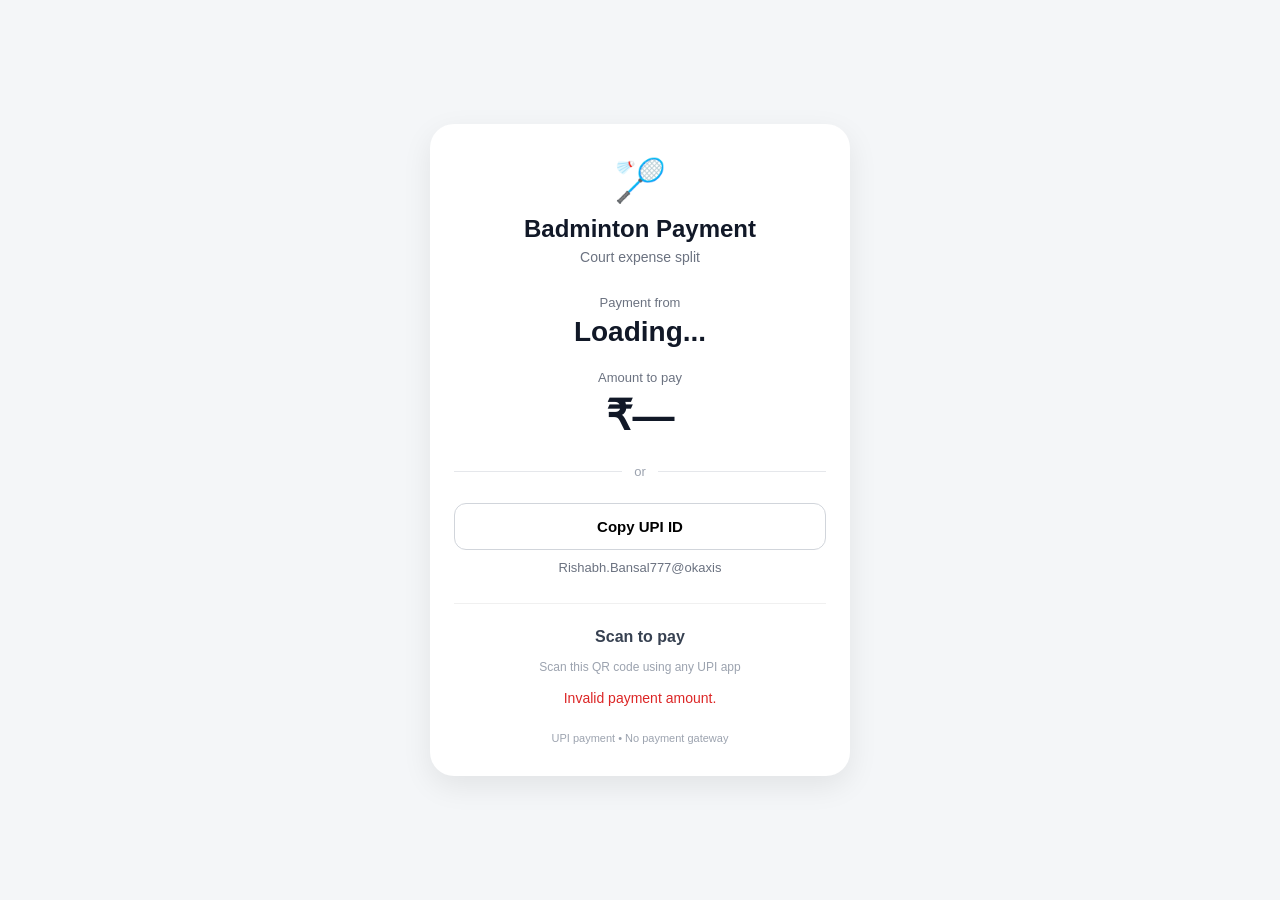
==== index.html @ c422d2b5 "Initial badminton payment page" ====
<!DOCTYPE html>
<html lang="en">
<head>
    <meta charset="UTF-8">
    <meta
        name="viewport"
        content="width=device-width, initial-scale=1.0"
    >

    <title>Badminton Payment</title>

    <link rel="stylesheet" href="style.css">
</head>

<body>

    <main class="container">

        <div class="payment-card">

            <div class="logo">
                🏸
            </div>

            <h1>Badminton Payment</h1>

            <p class="subtitle">
                Court expense split
            </p>

            <div class="player-section">

                <p class="label">Payment from</p>

                <h2 id="playerName">Loading...</h2>

            </div>

            <div class="amount-section">

                <p class="label">Amount to pay</p>

                <div class="amount">
                    ₹<span id="amount">0</span>
                </div>

            </div>

            <a
                id="payButton"
                class="pay-button"
                href="#"
            >
                Pay via UPI
            </a>

            <div class="divider">
                <span>or</span>
            </div>

            <button
                id="copyButton"
                class="secondary-button"
            >
                Copy UPI ID
            </button>

            <div class="upi-id" id="upiId">
                Rishabh.Bansal777@okaxis
            </div>

            <div class="qr-section">

                <p class="qr-title">
                    Scan to pay
                </p>

                <img
                    id="qrCode"
                    class="qr-code"
                    alt="UPI QR Code"
                >

                <p class="qr-help">
                    Scan this QR code using any UPI app
                </p>

            </div>

            <div
                id="message"
                class="message"
            ></div>

            <p class="footer">
                UPI payment • No payment gateway
            </p>

        </div>

    </main>

    <script src="script.js"></script>

</body>
</html>
---- style.css ----
* {
    box-sizing: border-box;
    margin: 0;
    padding: 0;
}

body {
    min-height: 100vh;
    font-family:
        -apple-system,
        BlinkMacSystemFont,
        "Segoe UI",
        Roboto,
        Arial,
        sans-serif;

    background: #f4f6f8;

    display: flex;
    justify-content: center;
    align-items: center;

    padding: 20px;
}

.container {
    width: 100%;
    max-width: 420px;
}

.payment-card {
    background: white;

    border-radius: 24px;

    padding: 32px 24px;

    text-align: center;

    box-shadow:
        0 10px 30px rgba(0, 0, 0, 0.08);
}

.logo {
    font-size: 42px;
    margin-bottom: 10px;
}

h1 {
    font-size: 24px;
    color: #111827;
}

.subtitle {
    margin-top: 6px;
    color: #6b7280;
    font-size: 14px;
}

.player-section {
    margin-top: 30px;
}

.label {
    font-size: 13px;
    color: #6b7280;
    margin-bottom: 6px;
}

#playerName {
    font-size: 28px;
    color: #111827;
}

.amount-section {
    margin-top: 22px;
}

.amount {
    font-size: 42px;
    font-weight: 700;
    color: #111827;
}

.pay-button {
    display: block;

    margin-top: 28px;

    padding: 16px;

    border-radius: 14px;

    background: #111827;
    color: white;

    text-decoration: none;

    font-size: 17px;
    font-weight: 600;

    transition: transform 0.15s ease;
}

.pay-button:active {
    transform: scale(0.98);
}

.divider {
    display: flex;
    align-items: center;

    gap: 12px;

    margin: 24px 0;

    color: #9ca3af;
    font-size: 13px;
}

.divider::before,
.divider::after {
    content: "";
    flex: 1;
    height: 1px;
    background: #e5e7eb;
}

.secondary-button {
    width: 100%;

    padding: 14px;

    border: 1px solid #d1d5db;

    background: white;

    border-radius: 12px;

    font-size: 15px;
    font-weight: 600;

    cursor: pointer;
}

.upi-id {
    margin-top: 10px;

    color: #6b7280;

    font-size: 13px;

    word-break: break-all;
}

.qr-section {
    margin-top: 28px;

    padding-top: 24px;

    border-top: 1px solid #f0f0f0;
}

.qr-title {
    font-weight: 600;
    color: #374151;

    margin-bottom: 14px;
}

.qr-code {
    width: 220px;
    height: 220px;

    max-width: 100%;

    border-radius: 10px;
}

.qr-help {
    margin-top: 10px;

    font-size: 12px;
    color: #9ca3af;
}

.message {
    min-height: 20px;

    margin-top: 16px;

    font-size: 14px;
    color: #16a34a;
}

.footer {
    margin-top: 22px;

    font-size: 11px;

    color: #9ca3af;
}

@media (max-width: 480px) {

    body {
        padding: 12px;
    }

    .payment-card {
        padding: 28px 20px;
        border-radius: 20px;
    }

    #playerName {
        font-size: 25px;
    }

    .amount {
        font-size: 38px;
    }

}
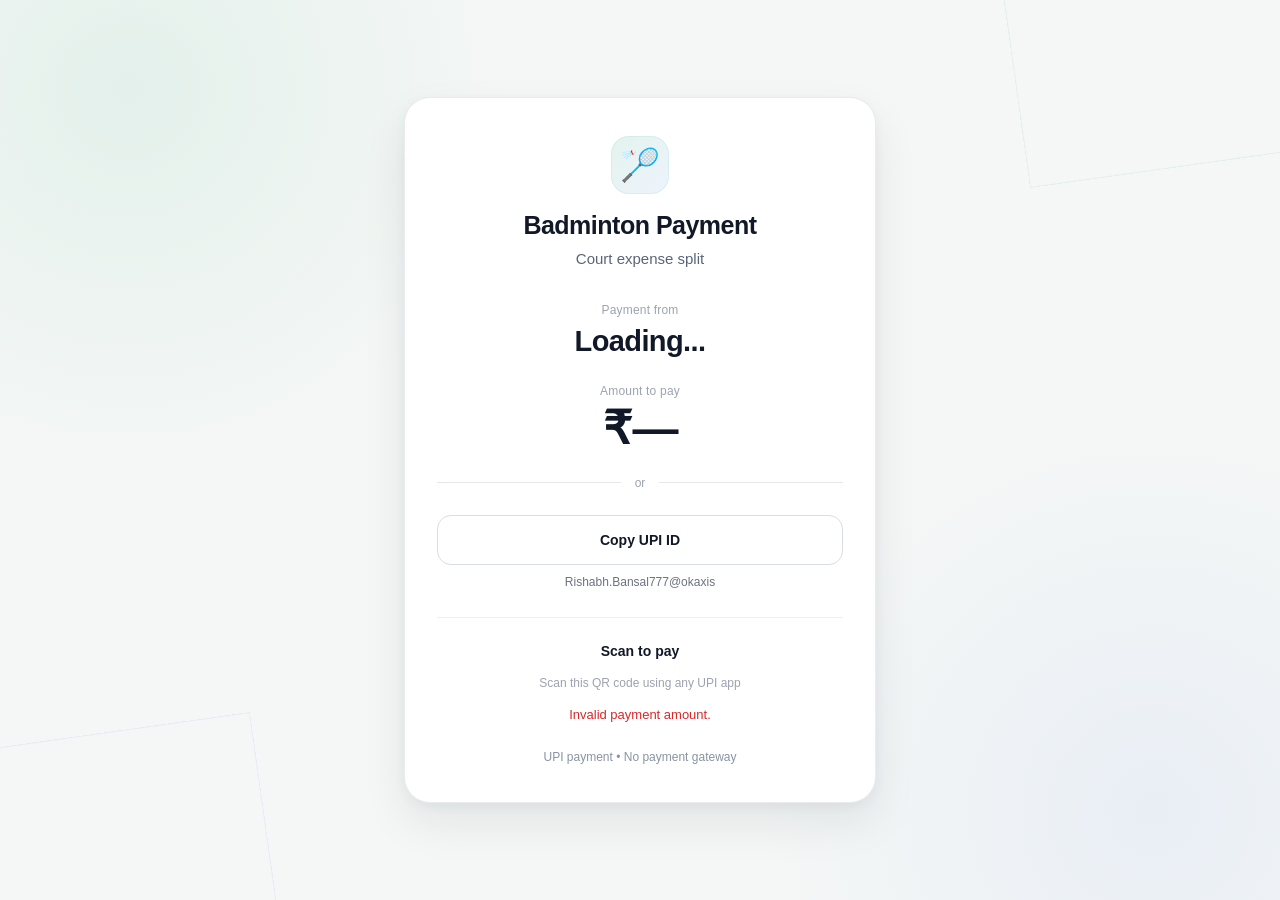
==== commit 6d074b00: "Add iOS payment app options" ====
--- a/index.html
+++ b/index.html
@@ -54,6 +54,43 @@
                 Pay via UPI
             </a>
 
+            <!-- iOS payment options -->
+
+<div
+    id="iosPaymentOptions"
+    class="ios-payment-options"
+>
+
+    <p class="ios-payment-title">
+        Choose payment app
+    </p>
+
+    <a
+        id="googlePayButton"
+        class="secondary-button ios-pay-button"
+        href="#"
+    >
+        Google Pay
+    </a>
+
+    <a
+        id="phonePeButton"
+        class="secondary-button ios-pay-button"
+        href="#"
+    >
+        PhonePe
+    </a>
+
+    <a
+        id="paytmButton"
+        class="secondary-button ios-pay-button"
+        href="#"
+    >
+        Paytm
+    </a>
+
+</div>
+
             <div class="divider">
                 <span>or</span>
             </div>
--- a/style.css
+++ b/style.css
@@ -4,220 +4,2188 @@
     padding: 0;
 }
 
+:root {
+    --green: #16a36a;
+    --green-dark: #118357;
+    --blue: #2563eb;
+
+    --text: #111827;
+    --text-secondary: #6b7280;
+    --text-light: #9ca3af;
+
+    --border: #e5e7eb;
+    --background: #f5f7f6;
+    --white: #ffffff;
+
+    --shadow:
+        0 20px 45px rgba(17, 24, 39, 0.08),
+        0 4px 12px rgba(17, 24, 39, 0.04);
+}
+
+
+/* =========================================
+   PAGE
+   ========================================= */
+
 body {
     min-height: 100vh;
+
     font-family:
         -apple-system,
         BlinkMacSystemFont,
         "Segoe UI",
         Roboto,
+        Helvetica,
         Arial,
         sans-serif;
 
-    background: #f4f6f8;
+    background:
+        radial-gradient(
+            circle at 10% 10%,
+            rgba(22, 163, 106, 0.08),
+            transparent 28%
+        ),
+        radial-gradient(
+            circle at 90% 90%,
+            rgba(37, 99, 235, 0.06),
+            transparent 28%
+        ),
+        var(--background);
+
+    color: var(--text);
 
     display: flex;
     justify-content: center;
     align-items: center;
 
-    padding: 20px;
-}
+    padding: 24px;
+
+    position: relative;
+
+    overflow-x: hidden;
+}
+
+
+/* =========================================
+   SUBTLE BADMINTON COURT DETAIL
+   ========================================= */
+
+body::before {
+    content: "";
+
+    position: fixed;
+
+    width: 420px;
+    height: 260px;
+
+    border: 1px solid rgba(22, 163, 106, 0.08);
+
+    transform: rotate(-8deg);
+
+    top: -100px;
+    right: -150px;
+
+    pointer-events: none;
+}
+
+body::after {
+    content: "";
+
+    position: fixed;
+
+    width: 420px;
+    height: 260px;
+
+    border: 1px solid rgba(37, 99, 235, 0.07);
+
+    transform: rotate(-8deg);
+
+    bottom: -100px;
+    left: -150px;
+
+    pointer-events: none;
+}
+
+
+/* =========================================
+   MAIN CONTAINER
+   ========================================= */
 
 .container {
     width: 100%;
-    max-width: 420px;
-}
+    max-width: 430px;
+
+    position: relative;
+
+    z-index: 1;
+}
+
+
+/* =========================================
+   CARD
+   ========================================= */
 
 .payment-card {
-    background: white;
-
-    border-radius: 24px;
-
-    padding: 32px 24px;
+    background: var(--white);
+
+    border: 1px solid rgba(229, 231, 235, 0.8);
+
+    border-radius: 26px;
+
+    padding: 34px 28px;
 
     text-align: center;
 
+    box-shadow: var(--shadow);
+}
+
+
+/* =========================================
+   BADMINTON ICON
+   ========================================= */
+
+.logo {
+    width: 58px;
+    height: 58px;
+
+    margin: 0 auto 16px;
+
+    display: flex;
+    align-items: center;
+    justify-content: center;
+
+    border-radius: 18px;
+
+    background:
+        linear-gradient(
+            135deg,
+            rgba(22, 163, 106, 0.12),
+            rgba(37, 99, 235, 0.08)
+        );
+
+    font-size: 32px;
+
     box-shadow:
-        0 10px 30px rgba(0, 0, 0, 0.08);
-}
-
-.logo {
-    font-size: 42px;
-    margin-bottom: 10px;
-}
+        inset 0 0 0 1px rgba(22, 163, 106, 0.08);
+}
+
+
+/* =========================================
+   HEADINGS
+   ========================================= */
 
 h1 {
-    font-size: 24px;
-    color: #111827;
+    font-size: 25px;
+
+    line-height: 1.2;
+
+    letter-spacing: -0.5px;
+
+    color: var(--text);
 }
 
 .subtitle {
-    margin-top: 6px;
-    color: #6b7280;
+    margin-top: 8px;
+
+    color: var(--text-secondary);
+
     font-size: 14px;
-}
+
+    line-height: 1.5;
+}
+
+
+/* =========================================
+   PAYMENT INFORMATION
+   ========================================= */
 
 .player-section {
+    margin-top: 32px;
+}
+
+.label {
+    font-size: 12px;
+
+    font-weight: 500;
+
+    color: var(--text-light);
+
+    margin-bottom: 7px;
+
+    letter-spacing: 0.2px;
+}
+
+#playerName {
+    font-size: 29px;
+
+    line-height: 1.2;
+
+    font-weight: 700;
+
+    color: var(--text);
+
+    letter-spacing: -0.6px;
+}
+
+
+.amount-section {
+    margin-top: 25px;
+}
+
+.amount {
+    display: flex;
+
+    justify-content: center;
+    align-items: baseline;
+
+    gap: 2px;
+
+    font-size: 46px;
+
+    line-height: 1;
+
+    font-weight: 750;
+
+    letter-spacing: -1.5px;
+
+    color: var(--text);
+}
+
+
+/* =========================================
+   PRIMARY BUTTON
+   ========================================= */
+
+.pay-button {
+    display: flex;
+
+    align-items: center;
+    justify-content: center;
+
+    width: 100%;
+
     margin-top: 30px;
-}
-
-.label {
-    font-size: 13px;
-    color: #6b7280;
-    margin-bottom: 6px;
-}
-
-#playerName {
-    font-size: 28px;
-    color: #111827;
-}
-
-.amount-section {
-    margin-top: 22px;
-}
-
-.amount {
-    font-size: 42px;
-    font-weight: 700;
-    color: #111827;
-}
-
-.pay-button {
-    display: block;
-
-    margin-top: 28px;
-
-    padding: 16px;
-
-    border-radius: 14px;
-
-    background: #111827;
+
+    min-height: 54px;
+
+    padding: 15px 18px;
+
+    border: none;
+
+    border-radius: 15px;
+
+    background:
+        linear-gradient(
+            135deg,
+            var(--green),
+            var(--green-dark)
+        );
+
     color: white;
 
     text-decoration: none;
 
-    font-size: 17px;
-    font-weight: 600;
-
-    transition: transform 0.15s ease;
+    font-size: 16px;
+
+    font-weight: 650;
+
+    letter-spacing: -0.1px;
+
+    cursor: pointer;
+
+    box-shadow:
+        0 8px 18px rgba(22, 163, 106, 0.20);
+
+    transition:
+        transform 0.15s ease,
+        box-shadow 0.15s ease,
+        filter 0.15s ease;
+}
+
+.pay-button:hover {
+    filter: brightness(1.03);
+
+    box-shadow:
+        0 10px 22px rgba(22, 163, 106, 0.25);
 }
 
 .pay-button:active {
     transform: scale(0.98);
-}
+
+    box-shadow:
+        0 5px 12px rgba(22, 163, 106, 0.18);
+}
+
+
+/* =========================================
+   DIVIDER
+   ========================================= */
 
 .divider {
     display: flex;
+
     align-items: center;
 
-    gap: 12px;
-
-    margin: 24px 0;
-
-    color: #9ca3af;
-    font-size: 13px;
+    gap: 14px;
+
+    margin: 25px 0;
+
+    color: var(--text-light);
+
+    font-size: 12px;
 }
 
 .divider::before,
 .divider::after {
     content: "";
+
     flex: 1;
+
     height: 1px;
-    background: #e5e7eb;
-}
+
+    background: var(--border);
+}
+
+
+/* =========================================
+   SECONDARY BUTTON
+   ========================================= */
 
 .secondary-button {
     width: 100%;
 
-    padding: 14px;
-
-    border: 1px solid #d1d5db;
+    min-height: 50px;
+
+    padding: 13px 16px;
+
+    border: 1px solid #d9dee5;
 
     background: white;
 
+    border-radius: 14px;
+
+    color: var(--text);
+
+    font-size: 14px;
+
+    font-weight: 600;
+
+    cursor: pointer;
+
+    transition:
+        background 0.15s ease,
+        border-color 0.15s ease,
+        transform 0.15s ease;
+}
+
+.secondary-button:hover {
+    background: #f8faf9;
+
+    border-color: rgba(22, 163, 106, 0.35);
+}
+
+.secondary-button:active {
+    transform: scale(0.98);
+}
+
+
+/* =========================================
+   UPI ID
+   ========================================= */
+
+.upi-id {
+    margin-top: 10px;
+
+    color: var(--text-secondary);
+
+    font-size: 12px;
+
+    word-break: break-all;
+}
+
+
+/* =========================================
+   QR SECTION
+   ========================================= */
+
+.qr-section {
+    margin-top: 28px;
+
+    padding-top: 25px;
+
+    border-top: 1px solid #eef0f2;
+}
+
+.qr-title {
+    font-size: 14px;
+
+    font-weight: 650;
+
+    color: var(--text);
+
+    margin-bottom: 16px;
+}
+
+.qr-code {
+    display: block;
+
+    width: 220px;
+    height: 220px;
+
+    max-width: 100%;
+
+    margin: 0 auto;
+
+    padding: 8px;
+
+    background: white;
+
+    border: 1px solid #edf0f2;
+
+    border-radius: 16px;
+
+    box-shadow:
+        0 5px 18px rgba(17, 24, 39, 0.05);
+}
+
+.qr-help {
+    margin-top: 11px;
+
+    font-size: 12px;
+
+    color: var(--text-light);
+
+    line-height: 1.4;
+}
+
+
+/* =========================================
+   MESSAGES
+   ========================================= */
+
+.message {
+    min-height: 20px;
+
+    margin-top: 15px;
+
+    font-size: 13px;
+
+    font-weight: 500;
+}
+
+
+/* =========================================
+   FOOTER
+   ========================================= */
+
+.footer {
+    margin-top: 23px;
+
+    font-size: 11px;
+
+    color: var(--text-light);
+}
+
+
+/* =========================================
+   GENERATOR PAGE
+   ========================================= */
+
+.form-section {
+    margin-top: 30px;
+
+    text-align: left;
+}
+
+.form-section label {
+    display: block;
+
+    margin-top: 18px;
+
+    margin-bottom: 8px;
+
+    font-size: 13px;
+
+    font-weight: 600;
+
+    color: #374151;
+}
+
+.form-section input {
+    width: 100%;
+
+    height: 52px;
+
+    padding: 13px 15px;
+
+    border: 1px solid #d7dce2;
+
+    border-radius: 13px;
+
+    background: #ffffff;
+
+    color: var(--text);
+
+    font-family: inherit;
+
+    font-size: 16px;
+
+    outline: none;
+
+    transition:
+        border-color 0.15s ease,
+        box-shadow 0.15s ease;
+}
+
+.form-section input::placeholder {
+    color: #b0b6bf;
+}
+
+.form-section input:focus {
+    border-color: rgba(22, 163, 106, 0.65);
+
+    box-shadow:
+        0 0 0 4px rgba(22, 163, 106, 0.08);
+}
+
+.form-section .pay-button {
+    width: 100%;
+
+    margin-top: 25px;
+
+    border: none;
+}
+
+
+/* =========================================
+   GENERATED RESULT
+   ========================================= */
+
+.result {
+    display: none;
+
+    margin-top: 28px;
+
+    padding-top: 25px;
+
+    border-top: 1px solid #eef0f2;
+}
+
+.generated-link {
+    margin-top: 9px;
+
+    margin-bottom: 14px;
+
+    padding: 13px;
+
+    background: #f5f7f8;
+
+    border: 1px solid #edf0f2;
+
     border-radius: 12px;
+
+    font-size: 12px;
+
+    line-height: 1.5;
+
+    color: #374151;
+
+    word-break: break-all;
+
+    text-align: left;
+}
+
+.open-button {
+    display: flex;
+
+    align-items: center;
+    justify-content: center;
+
+    margin-top: 10px;
+
+    text-decoration: none;
+}
+
+.result .message {
+    margin-top: 14px;
+}
+
+
+/* =========================================
+   MOBILE
+   ========================================= */
+
+@media (max-width: 480px) {
+
+    body {
+        padding: 14px;
+    }
+
+    .payment-card {
+        padding: 30px 21px;
+
+        border-radius: 23px;
+    }
+
+    .logo {
+        width: 54px;
+        height: 54px;
+
+        border-radius: 17px;
+
+        font-size: 29px;
+    }
+
+    h1 {
+        font-size: 23px;
+    }
+
+    #playerName {
+        font-size: 27px;
+    }
+
+    .amount {
+        font-size: 42px;
+    }
+
+    .qr-code {
+        width: 205px;
+        height: 205px;
+    }
+}
+
+
+/* =========================================
+   VERY SMALL PHONES
+   ========================================= */
+
+@media (max-width: 360px) {
+
+    body {
+        padding: 10px;
+    }
+
+    .payment-card {
+        padding: 26px 17px;
+    }
+
+    .amount {
+        font-size: 38px;
+    }
+
+    #playerName {
+        font-size: 25px;
+    }
+}
+/* =========================================
+   GENERATOR - FINAL VISUAL REFINEMENTS
+   ========================================= */
+
+.form-section {
+    margin-top: 32px;
+    text-align: left;
+}
+
+.form-section label {
+    display: block;
+
+    margin-top: 20px;
+    margin-bottom: 9px;
+
+    font-size: 14px;
+    font-weight: 600;
+
+    color: #172033;
+
+    letter-spacing: -0.1px;
+}
+
+.form-section input {
+    width: 100%;
+    height: 56px;
+
+    padding: 14px 16px;
+
+    border: 1px solid #cfd6df;
+    border-radius: 14px;
+
+    background: #ffffff;
+
+    color: #172033;
+
+    font-family: inherit;
+    font-size: 16px;
+    font-weight: 400;
+
+    outline: none;
+
+    transition:
+        border-color 0.15s ease,
+        box-shadow 0.15s ease;
+}
+
+.form-section input:focus {
+    border-color: #16a36a;
+
+    box-shadow:
+        0 0 0 4px rgba(22, 163, 106, 0.09);
+}
+
+
+/* Remove browser number arrows */
+
+.form-section input[type="number"]::-webkit-inner-spin-button,
+.form-section input[type="number"]::-webkit-outer-spin-button {
+    -webkit-appearance: none;
+    margin: 0;
+}
+
+.form-section input[type="number"] {
+    appearance: textfield;
+}
+
+
+/* =========================================
+   GENERATOR PRIMARY BUTTON
+   ========================================= */
+
+.form-section .pay-button {
+    width: 100%;
+
+    min-height: 58px;
+
+    margin-top: 28px;
+
+    border: none;
+
+    display: flex;
+    align-items: center;
+    justify-content: center;
+
+    gap: 10px;
+
+    font-size: 16px;
+    font-weight: 650;
+}
+
+
+/* Button icon */
+
+.button-icon {
+    display: inline-flex;
+
+    align-items: center;
+    justify-content: center;
+
+    font-size: 20px;
+
+    line-height: 1;
+}
+
+
+/* =========================================
+   GENERATED RESULT
+   ========================================= */
+
+.result {
+    margin-top: 30px;
+
+    padding-top: 27px;
+
+    border-top: 1px solid #e3e7eb;
+}
+
+.result > .label {
+    font-size: 14px;
+    font-weight: 600;
+
+    color: #172033;
+
+    margin-bottom: 10px;
+}
+
+.generated-link {
+    margin-top: 0;
+    margin-bottom: 15px;
+
+    padding: 14px 15px;
+
+    background:
+        linear-gradient(
+            135deg,
+            rgba(22, 163, 106, 0.055),
+            rgba(37, 99, 235, 0.035)
+        );
+
+    border: 1px solid #dce5e1;
+
+    border-radius: 13px;
+
+    font-size: 13px;
+    line-height: 1.5;
+
+    color: #173b2d;
+
+    word-break: break-all;
+
+    text-align: left;
+}
+
+
+/* =========================================
+   GENERATOR SECONDARY BUTTONS
+   ========================================= */
+
+.result .secondary-button {
+    min-height: 52px;
+
+    display: flex;
+
+    align-items: center;
+    justify-content: center;
+
+    gap: 9px;
+
+    border: 1px solid #16a36a;
+
+    background: #ffffff;
+
+    color: #172033;
 
     font-size: 15px;
     font-weight: 600;
 
+    transition:
+        background 0.15s ease,
+        box-shadow 0.15s ease,
+        transform 0.15s ease;
+}
+
+.result .secondary-button:hover {
+    background: #f4fbf7;
+
+    box-shadow:
+        0 5px 15px rgba(22, 163, 106, 0.08);
+}
+
+.result .secondary-button:active {
+    transform: scale(0.98);
+}
+
+.open-button {
+    margin-top: 10px;
+}
+
+
+/* =========================================
+   SUCCESS MESSAGE
+   ========================================= */
+
+.result .message {
+    margin-top: 18px;
+
+    font-size: 14px;
+    font-weight: 500;
+}
+
+
+/* =========================================
+   GENERATOR FOOTER
+   ========================================= */
+
+.payment-card > .footer {
+    font-size: 12px;
+
+    color: #8993a3;
+}
+
+
+/* =========================================
+   BETTER GENERAL TEXT VISIBILITY
+   ========================================= */
+
+.subtitle {
+    color: #596579;
+
+    font-size: 15px;
+}
+
+.footer {
+    color: #8b95a5;
+}
+/* Generator player name input */
+.form-section #playerName {
+    font-size: 16px;
+    font-weight: 400;
+    line-height: 1.5;
+    letter-spacing: normal;
+    color: #172033;
+}
+/* =========================================
+   SESSION CREATOR
+   ========================================= */
+
+.players-header {
+    display: flex;
+
+    align-items: center;
+    justify-content: space-between;
+
+    margin-top: 20px;
+    margin-bottom: 9px;
+}
+
+.players-header label {
+    margin: 0;
+}
+
+.player-count {
+    font-size: 12px;
+
+    color: #8993a3;
+}
+
+
+/* Player row */
+
+.player-row {
+    display: grid;
+
+    grid-template-columns:
+        minmax(0, 1fr)
+        100px
+        38px;
+
+    gap: 8px;
+
+    margin-bottom: 10px;
+}
+
+
+.player-row input {
+    width: 100%;
+
+    height: 50px;
+
+    padding: 12px 13px;
+
+    border: 1px solid #cfd6df;
+
+    border-radius: 12px;
+
+    background: #ffffff;
+
+    color: #172033;
+
+    font-family: inherit;
+
+    font-size: 15px;
+
+    font-weight: 400;
+
+    outline: none;
+}
+
+
+.player-row input:focus {
+    border-color: #16a36a;
+
+    box-shadow:
+        0 0 0 3px rgba(
+            22,
+            163,
+            106,
+            0.08
+        );
+}
+
+
+/* Remove number arrows */
+
+.player-row
+input[type="number"]::-webkit-inner-spin-button,
+.player-row
+input[type="number"]::-webkit-outer-spin-button {
+
+    -webkit-appearance: none;
+
+    margin: 0;
+
+}
+
+.player-row
+input[type="number"] {
+
+    appearance: textfield;
+
+}
+
+
+/* Remove player */
+
+.remove-player {
+
+    width: 38px;
+    height: 50px;
+
+    border: 1px solid #e0e4e8;
+
+    border-radius: 12px;
+
+    background: #ffffff;
+
+    color: #8b95a5;
+
+    font-size: 22px;
+
     cursor: pointer;
-}
-
-.upi-id {
-    margin-top: 10px;
-
-    color: #6b7280;
+
+    display: flex;
+
+    align-items: center;
+    justify-content: center;
+
+    transition:
+        color 0.15s ease,
+        background 0.15s ease,
+        border-color 0.15s ease;
+}
+
+.remove-player:hover {
+
+    color: #dc2626;
+
+    background: #fff7f7;
+
+    border-color: #fecaca;
+
+}
+
+
+/* Add player */
+
+.add-player-button {
+
+    width: 100%;
+
+    height: 48px;
+
+    margin-top: 5px;
+
+    border: 1px dashed #b8c7c0;
+
+    border-radius: 13px;
+
+    background: #f8fbf9;
+
+    color: #176b4a;
+
+    font-family: inherit;
+
+    font-size: 14px;
+
+    font-weight: 600;
+
+    cursor: pointer;
+
+    display: flex;
+
+    align-items: center;
+    justify-content: center;
+
+    gap: 8px;
+
+    transition:
+        background 0.15s ease,
+        border-color 0.15s ease;
+}
+
+.add-player-button:hover {
+
+    background: #f1f9f5;
+
+    border-color: #16a36a;
+
+}
+
+
+/* Session total */
+
+.session-total {
+
+    display: flex;
+
+    align-items: center;
+    justify-content: space-between;
+
+    margin-top: 22px;
+
+    padding: 17px 16px;
+
+    border-radius: 14px;
+
+    background:
+        linear-gradient(
+            135deg,
+            rgba(22, 163, 106, 0.06),
+            rgba(37, 99, 235, 0.035)
+        );
+
+    border: 1px solid #e1e9e5;
+
+    color: #536072;
+
+    font-size: 14px;
+
+}
+
+.session-total strong {
+
+    color: #172033;
+
+    font-size: 21px;
+
+    letter-spacing: -0.3px;
+
+}
+
+
+/* Result success */
+
+.success-icon {
+
+    width: 46px;
+    height: 46px;
+
+    margin: 0 auto 12px;
+
+    display: flex;
+
+    align-items: center;
+    justify-content: center;
+
+    border-radius: 50%;
+
+    background: rgba(
+        22,
+        163,
+        106,
+        0.11
+    );
+
+    color: #16a36a;
+
+    font-size: 23px;
+
+    font-weight: 700;
+
+}
+
+.result-title {
+
+    font-size: 20px;
+
+    color: #172033;
+
+    margin-bottom: 7px;
+
+}
+
+.result-description {
+
+    color: #596579;
 
     font-size: 13px;
 
-    word-break: break-all;
-}
-
-.qr-section {
+    line-height: 1.5;
+
+    margin-bottom: 17px;
+
+}
+
+
+/* Mobile */
+
+@media (max-width: 480px) {
+
+    .player-row {
+
+        grid-template-columns:
+            minmax(0, 1fr)
+            85px
+            36px;
+
+        gap: 6px;
+
+    }
+
+    .player-row input {
+
+        height: 48px;
+
+        padding: 11px 10px;
+
+        font-size: 14px;
+
+    }
+
+    .remove-player {
+
+        width: 36px;
+
+        height: 48px;
+
+    }
+
+}
+/* =========================================
+   SESSION VIEW
+   ========================================= */
+
+.session-view-card {
+    max-width: 430px;
+}
+
+.session-instruction {
     margin-top: 28px;
 
-    padding-top: 24px;
-
-    border-top: 1px solid #f0f0f0;
-}
-
-.qr-title {
+    margin-bottom: 14px;
+
+    font-size: 14px;
+
     font-weight: 600;
-    color: #374151;
-
-    margin-bottom: 14px;
-}
-
-.qr-code {
-    width: 220px;
-    height: 220px;
-
+
+    color: #172033;
+
+    text-align: left;
+}
+
+
+.session-players {
+    display: flex;
+
+    flex-direction: column;
+
+    gap: 9px;
+}
+
+
+/* Player button */
+
+.session-player {
+    width: 100%;
+
+    min-height: 70px;
+
+    padding: 13px 15px;
+
+    border: 1px solid #dce2e8;
+
+    border-radius: 15px;
+
+    background: #ffffff;
+
+    color: #172033;
+
+    font-family: inherit;
+
+    cursor: pointer;
+
+    display: grid;
+
+    grid-template-columns:
+        minmax(0, 1fr)
+        auto
+        18px;
+
+    align-items: center;
+
+    gap: 10px;
+
+    text-align: left;
+
+    transition:
+        background 0.15s ease,
+        border-color 0.15s ease,
+        transform 0.15s ease,
+        box-shadow 0.15s ease;
+}
+
+
+.session-player:hover {
+
+    background: #f7fbf9;
+
+    border-color: #9bcab5;
+
+    box-shadow:
+        0 5px 15px rgba(
+            22,
+            163,
+            106,
+            0.07
+        );
+
+}
+
+
+.session-player:active {
+
+    transform: scale(0.985);
+
+}
+
+
+.session-player-info {
+
+    min-width: 0;
+
+    display: flex;
+
+    flex-direction: column;
+
+    gap: 3px;
+
+}
+
+
+.session-player-name {
+
+    font-size: 16px;
+
+    font-weight: 600;
+
+    color: #172033;
+
+    overflow: hidden;
+
+    text-overflow: ellipsis;
+
+    white-space: nowrap;
+
+}
+
+
+.session-player-hint {
+
+    font-size: 11px;
+
+    color: #8993a3;
+
+}
+
+
+.session-player-amount {
+
+    font-size: 16px;
+
+    font-weight: 650;
+
+    color: #172033;
+
+    white-space: nowrap;
+
+}
+
+
+.session-player-arrow {
+
+    color: #16a36a;
+
+    font-size: 19px;
+
+    font-weight: 600;
+
+}
+
+
+/* Total */
+
+.session-view-total {
+
+    display: flex;
+
+    align-items: center;
+
+    justify-content: space-between;
+
+    margin-top: 18px;
+
+    padding: 16px;
+
+    border-radius: 14px;
+
+    background:
+        linear-gradient(
+            135deg,
+            rgba(22, 163, 106, 0.06),
+            rgba(37, 99, 235, 0.035)
+        );
+
+    border: 1px solid #e1e9e5;
+
+    color: #596579;
+
+    font-size: 14px;
+
+}
+
+
+.session-view-total strong {
+
+    color: #172033;
+
+    font-size: 20px;
+
+}
+
+
+/* Error */
+
+.session-error {
+
+    display: none;
+
+    margin-top: 25px;
+
+    padding: 15px;
+
+    border-radius: 13px;
+
+    background: #fff7f7;
+
+    border: 1px solid #fecaca;
+
+    color: #b91c1c;
+
+    font-size: 14px;
+
+    line-height: 1.5;
+
+}
+
+
+/* Mobile */
+
+@media (max-width: 480px) {
+
+    .session-player {
+
+        min-height: 66px;
+
+        padding: 12px 13px;
+
+    }
+
+    .session-player-name {
+
+        font-size: 15px;
+
+    }
+
+    .session-player-amount {
+
+        font-size: 15px;
+
+    }
+
+}
+/* =========================================
+   MOBILE RESPONSIVENESS FIX
+   ========================================= */
+
+*,
+*::before,
+*::after {
+    box-sizing: border-box;
+}
+
+html,
+body {
+    width: 100%;
     max-width: 100%;
-
-    border-radius: 10px;
-}
-
-.qr-help {
-    margin-top: 10px;
-
-    font-size: 12px;
-    color: #9ca3af;
-}
-
-.message {
-    min-height: 20px;
-
-    margin-top: 16px;
-
+    overflow-x: hidden;
+}
+
+.container {
+    width: 100%;
+    max-width: 100%;
+    padding: 20px 14px;
+}
+
+.payment-card {
+    width: 100%;
+    max-width: 500px;
+    margin-left: auto;
+    margin-right: auto;
+}
+
+.payment-card input,
+.payment-card button,
+.payment-card select {
+    max-width: 100%;
+}
+
+@media (max-width: 600px) {
+
+    .container {
+        padding: 10px;
+    }
+
+    .payment-card {
+        width: 100%;
+        padding: 26px 16px;
+        border-radius: 22px;
+    }
+
+    .payment-card h1 {
+    font-size: 23px;
+        line-height: 1.2;
+    }
+
+    .subtitle {
+        font-size: 15px;
+        line-height: 1.45;
+    }
+
+    .form-section input {
+        width: 100%;
+    }
+
+    .player-row {
+        width: 100%;
+
+        grid-template-columns:
+            minmax(0, 1fr)
+            82px
+            36px;
+
+        gap: 5px;
+    }
+
+    .player-row input {
+        height: 48px;
+
+        min-width: 0;
+
+        padding: 10px 11px;
+
+        font-size: 14px;
+    }
+
+    .remove-player {
+        width: 36px;
+        min-width: 36px;
+        height: 48px;
+    }
+
+    input[type="date"] {
+        width: 100%;
+    }
+
+    .session-total {
+        width: 100%;
+    }
+}
+/* =========================================
+   MOBILE DATE INPUT FIX
+   ========================================= */
+
+@media (max-width: 600px) {
+
+    input[type="date"] {
+        display: block;
+
+        width: 100%;
+        max-width: 100%;
+
+        height: 48px;
+
+        min-height: 48px;
+
+        padding: 10px 14px;
+
+        margin: 0;
+
+        box-sizing: border-box;
+
+        font-family: inherit;
+        font-size: 15px;
+        font-weight: 400;
+
+        line-height: 1.2;
+
+        color: #172033;
+
+        background: #ffffff;
+
+        border: 1px solid #cfd6df;
+
+        border-radius: 12px;
+
+        -webkit-appearance: none;
+        appearance: none;
+    }
+
+    input[type="date"]::-webkit-date-and-time-value {
+        text-align: left;
+    }
+
+    input[type="date"]::-webkit-calendar-picker-indicator {
+        margin-left: auto;
+        opacity: 0.65;
+    }
+}
+
+/* =========================================
+   FINAL RESPONSIVE FOUNDATION
+   ========================================= */
+
+/* Make sizing predictable everywhere */
+
+html {
+    width: 100%;
+    min-height: 100%;
+    -webkit-text-size-adjust: 100%;
+}
+
+body {
+    width: 100%;
+    min-width: 0;
+    min-height: 100dvh;
+
+    margin: 0;
+
+    display: flex;
+    justify-content: center;
+    align-items: center;
+
+    padding:
+        clamp(12px, 3vw, 32px);
+
+    overflow-x: hidden;
+    overflow-y: auto;
+}
+
+
+/* Main content */
+
+.container {
+    width: 100%;
+    max-width: 500px;
+    min-width: 0;
+
+    margin: 0 auto;
+}
+
+
+/* Card */
+
+.payment-card {
+    width: 100%;
+    max-width: 100%;
+    min-width: 0;
+
+    box-sizing: border-box;
+
+    padding:
+        clamp(24px, 5vw, 36px)
+        clamp(16px, 5vw, 30px);
+}
+
+
+/* All form controls must respect parent width */
+
+.payment-card input,
+.payment-card button,
+.payment-card a,
+.payment-card select {
+    box-sizing: border-box;
+    max-width: 100%;
+}
+
+
+/* =========================================
+   PHONE
+   ========================================= */
+
+@media (max-width: 600px) {
+
+    body {
+        align-items: flex-start;
+
+        padding:
+            12px 10px;
+    }
+
+    .container {
+        max-width: 500px;
+    }
+
+    .payment-card {
+        border-radius: 22px;
+
+        padding:
+            26px 16px;
+    }
+
+    h1 {
+        font-size: clamp(
+            22px,
+            6vw,
+            27px
+        );
+
+        line-height: 1.2;
+    }
+
+    .subtitle {
+        font-size: 15px;
+
+        line-height: 1.45;
+    }
+
+
+    /* Standard inputs */
+
+    .form-section input {
+        width: 100%;
+        max-width: 100%;
+
+        height: 48px;
+
+        padding:
+            10px 13px;
+
+        font-size: 15px;
+    }
+
+
+    /* Date */
+
+    .form-section input[type="date"] {
+
+        width: 100%;
+        max-width: 100%;
+
+        height: 48px;
+        min-height: 48px;
+
+        padding:
+            10px 13px;
+
+        margin: 0;
+
+        box-sizing: border-box;
+
+        font-family: inherit;
+        font-size: 15px;
+        font-weight: 400;
+
+        line-height: 1.2;
+
+        -webkit-appearance: none;
+        appearance: none;
+
+        border-radius: 12px;
+    }
+
+
+    /* Player rows */
+
+    .player-row {
+
+        width: 100%;
+        max-width: 100%;
+        min-width: 0;
+
+        grid-template-columns:
+            minmax(0, 1fr)
+            82px
+            36px;
+
+        gap: 5px;
+    }
+
+    .player-row input {
+
+        min-width: 0;
+
+        width: 100%;
+
+        height: 48px;
+
+        padding:
+            10px 11px;
+
+        font-size: 14px;
+    }
+
+    .remove-player {
+
+        width: 36px;
+        min-width: 36px;
+
+        height: 48px;
+    }
+
+
+    /* Add player */
+
+    .add-player-button {
+
+        width: 100%;
+        max-width: 100%;
+
+        min-height: 48px;
+    }
+
+
+    /* Totals */
+
+    .session-total,
+    .session-view-total {
+
+        width: 100%;
+        max-width: 100%;
+
+        box-sizing: border-box;
+    }
+}
+
+
+/* =========================================
+   VERY SMALL PHONES
+   ========================================= */
+
+@media (max-width: 380px) {
+
+    body {
+        padding:
+            8px;
+    }
+
+    .payment-card {
+
+        padding:
+            22px 13px;
+
+        border-radius: 20px;
+    }
+
+    .player-row {
+
+        grid-template-columns:
+            minmax(0, 1fr)
+            72px
+            34px;
+
+        gap: 4px;
+    }
+
+    .player-row input {
+
+        padding:
+            9px 9px;
+
+        font-size: 13px;
+    }
+
+    .remove-player {
+
+        width: 34px;
+        min-width: 34px;
+    }
+}
+
+
+/* =========================================
+   LANDSCAPE PHONES
+   ========================================= */
+
+@media (orientation: landscape)
+       and (max-height: 600px) {
+
+    body {
+
+        align-items: flex-start;
+
+        padding:
+            12px;
+    }
+
+    .container {
+
+        max-width: 500px;
+
+        margin:
+            0 auto;
+    }
+
+    .payment-card {
+
+        padding:
+            20px 24px;
+
+        border-radius: 20px;
+    }
+
+
+    /* Reduce vertical space */
+
+    .logo {
+
+        width: 46px;
+        height: 46px;
+
+        margin-bottom: 9px;
+
+        font-size: 25px;
+    }
+
+    h1 {
+
+        font-size: 22px;
+
+        line-height: 1.15;
+    }
+
+    .subtitle {
+
+        margin-top: 5px;
+
+        font-size: 13px;
+
+        line-height: 1.35;
+    }
+
+
+    /* Form spacing */
+
+    .form-section {
+
+        margin-top: 18px;
+    }
+
+    .form-section label {
+
+        margin-top: 12px;
+
+        margin-bottom: 6px;
+
+        font-size: 13px;
+    }
+
+
+    /* Inputs */
+
+    .form-section input {
+
+        height: 44px;
+
+        padding:
+            8px 12px;
+
+        font-size: 14px;
+    }
+
+
+    .form-section input[type="date"] {
+
+        height: 44px;
+
+        min-height: 44px;
+    }
+
+
+    /* Players */
+
+    .player-row {
+
+        grid-template-columns:
+            minmax(0, 1fr)
+            82px
+            36px;
+
+        gap: 5px;
+
+        margin-bottom: 7px;
+    }
+
+    .player-row input {
+
+        height: 44px;
+
+        padding:
+            8px 10px;
+    }
+
+    .remove-player {
+
+        width: 36px;
+        min-width: 36px;
+
+        height: 44px;
+    }
+
+
+    /* Add player */
+
+    .add-player-button {
+
+        height: 44px;
+
+        min-height: 44px;
+
+        margin-top: 4px;
+    }
+
+
+    /* Total */
+
+    .session-total {
+
+        margin-top: 14px;
+
+        padding:
+            12px 14px;
+    }
+
+
+    /* Primary button */
+
+    .form-section .pay-button {
+
+        min-height: 48px;
+
+        margin-top: 16px;
+    }
+}
+
+
+/* =========================================
+   TABLETS / SMALL LAPTOPS
+   ========================================= */
+
+@media (min-width: 601px)
+       and (max-width: 1000px) {
+
+    .container {
+
+        max-width: 500px;
+    }
+
+    .payment-card {
+
+        padding:
+            32px 30px;
+    }
+}
+
+
+/* =========================================
+   LARGE SCREENS
+   ========================================= */
+
+@media (min-width: 1200px) {
+
+    .container {
+
+        max-width: 500px;
+    }
+
+    .payment-card {
+
+        padding:
+            38px 32px;
+    }
+}
+
+/* =========================================
+   iPHONE LANDSCAPE DATE INPUT FIX
+   ========================================= */
+
+@media (orientation: landscape)
+       and (max-height: 600px) {
+
+    .form-section input[type="date"] {
+        width: 100%;
+        max-width: 100%;
+
+        height: 44px !important;
+        min-height: 44px !important;
+        max-height: 44px !important;
+
+        box-sizing: border-box;
+
+        padding: 8px 12px !important;
+
+        margin: 0;
+
+        font-family: inherit;
+        font-size: 14px;
+        font-weight: 400;
+
+        line-height: 1.2;
+
+        color: #172033;
+
+        background: #ffffff;
+
+        border: 1px solid #cfd6df;
+        border-radius: 12px;
+
+        -webkit-appearance: none !important;
+        appearance: none !important;
+    }
+
+    .form-section input[type="date"]::-webkit-date-and-time-value {
+        text-align: left;
+        height: 100%;
+        line-height: 1.2;
+    }
+
+    .form-section input[type="date"]::-webkit-datetime-edit {
+        padding: 0;
+        line-height: 1.2;
+    }
+
+    .form-section input[type="date"]::-webkit-calendar-picker-indicator {
+        margin-left: auto;
+        opacity: 0.65;
+    }
+}
+/* Hide generated session URL */
+#sessionLink {
+    display: none !important;
+}
+
+/* --------------------------------------------------
+   iOS Payment Options
+-------------------------------------------------- */
+
+.ios-payment-options {
+    display: none;
+    width: 100%;
+    margin-bottom: 18px;
+}
+
+.ios-payment-title {
+    margin: 0 0 12px;
+    text-align: center;
     font-size: 14px;
-    color: #16a34a;
-}
-
-.footer {
-    margin-top: 22px;
-
-    font-size: 11px;
-
-    color: #9ca3af;
-}
-
-@media (max-width: 480px) {
-
-    body {
-        padding: 12px;
-    }
-
-    .payment-card {
-        padding: 28px 20px;
-        border-radius: 20px;
-    }
-
-    #playerName {
-        font-size: 25px;
-    }
-
-    .amount {
-        font-size: 38px;
-    }
-
+    color: #64748b;
+}
+
+.ios-pay-button {
+    display: flex;
+    align-items: center;
+    justify-content: center;
+    width: 100%;
+    text-decoration: none;
+    margin-bottom: 10px;
+}
+
+.ios-pay-button:last-child {
+    margin-bottom: 0;
 }
